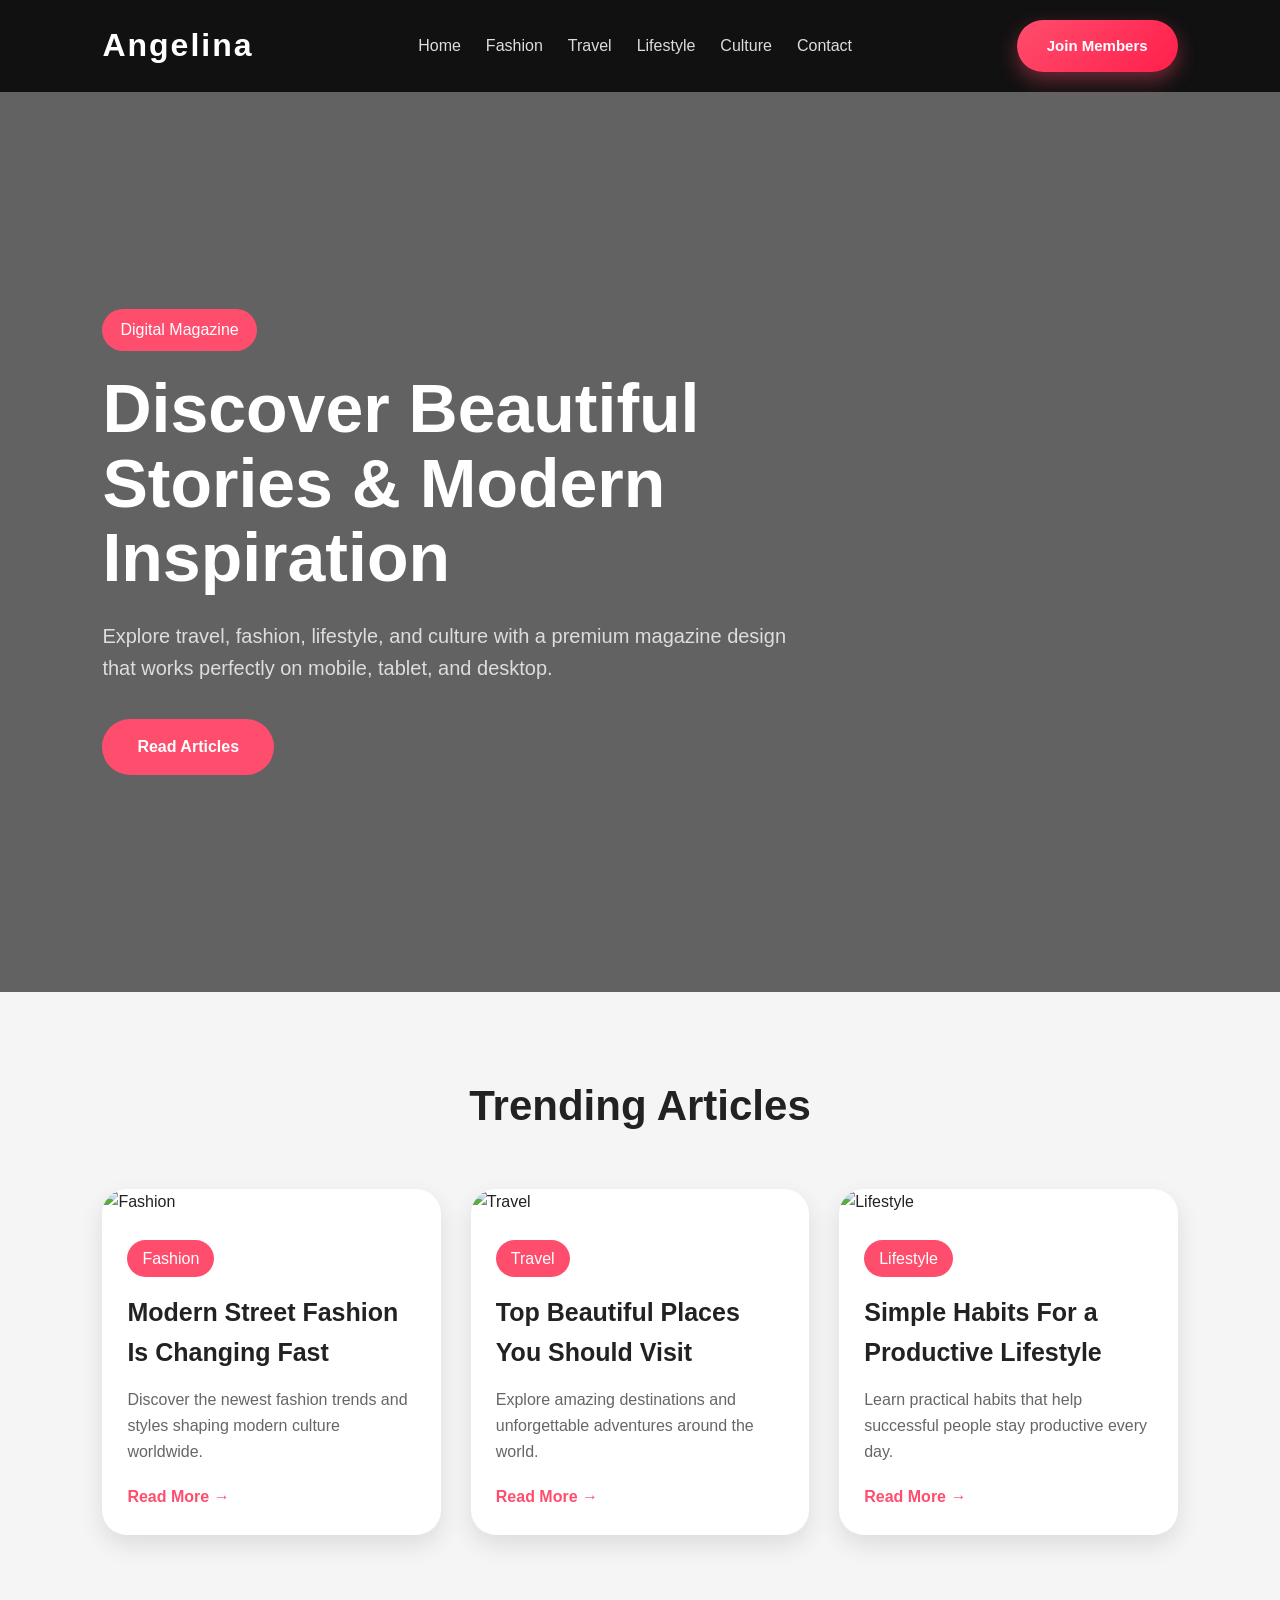
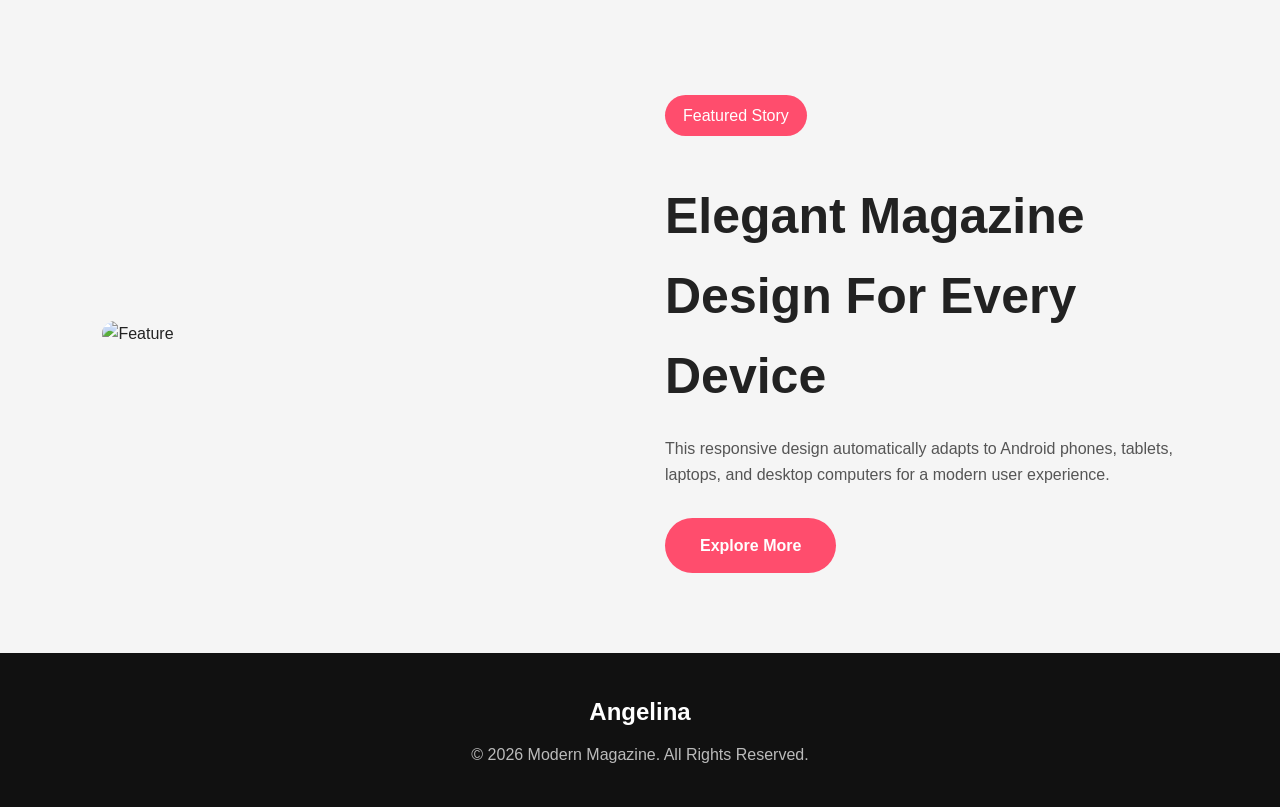
==== index.html @ 17af8ba5 "Update magazine name to 'Angelina' in index.html" ====
<!DOCTYPE html>
<html lang="en">
<head>
  <meta charset="UTF-8" />
  <meta name="viewport" content="width=device-width, initial-scale=1.0"/>

  <title>Angelina.com</title>

  <!-- CSS FILE -->
  <link rel="stylesheet" href="roufacademy.css">
</head>
<body>

 <header class="header">

  <div class="logo">Angelina</div>

  <nav class="navbar">
    <a href="#">Home</a>
    <a href="#">Fashion</a>
    <a href="#">Travel</a>
    <a href="#">Lifestyle</a>
    <a href="#">Culture</a>
    <a href="#">Contact</a>
  </nav>

  <a href="acount.html" class="member-btn">
    Join Members
  </a>

</header>

  <!-- HERO SECTION -->
  <section class="hero">

    <div class="hero-content">
      <span class="tag">Digital Magazine</span>

      <h1>
        Discover Beautiful Stories & Modern Inspiration
      </h1>

      <p>
        Explore travel, fashion, lifestyle, and culture
        with a premium magazine design that works perfectly
        on mobile, tablet, and desktop.
      </p>

      <a href="#" class="btn">Read Articles</a>
    </div>

  </section>

  <!-- ARTICLES -->
  <section class="articles-section">

    <h2 class="section-title">Trending Articles</h2>

    <div class="articles-grid">

      <!-- CARD 1 -->
      <article class="card">

        <img
          src="https://images.unsplash.com/photo-1515886657613-9f3515b0c78f?q=80&w=1200&auto=format&fit=crop"
          alt="Fashion"
        >

        <div class="card-content">

          <span class="category">Fashion</span>

          <h3>Modern Street Fashion Is Changing Fast</h3>

          <p>
            Discover the newest fashion trends and styles
            shaping modern culture worldwide.
          </p>

          <a href="#" class="read-more">
            Read More →
          </a>

        </div>

      </article>

      <!-- CARD 2 -->
      <article class="card">

        <img
          src="https://images.unsplash.com/photo-1500530855697-b586d89ba3ee?q=80&w=1200&auto=format&fit=crop"
          alt="Travel"
        >

        <div class="card-content">

          <span class="category">Travel</span>

          <h3>Top Beautiful Places You Should Visit</h3>

          <p>
            Explore amazing destinations and unforgettable
            adventures around the world.
          </p>

          <a href="#" class="read-more">
            Read More →
          </a>

        </div>

      </article>

      <!-- CARD 3 -->
      <article class="card">

        <img
          src="https://images.unsplash.com/photo-1494790108377-be9c29b29330?q=80&w=1200&auto=format&fit=crop"
          alt="Lifestyle"
        >

        <div class="card-content">

          <span class="category">Lifestyle</span>

          <h3>Simple Habits For a Productive Lifestyle</h3>

          <p>
            Learn practical habits that help successful
            people stay productive every day.
          </p>

          <a href="#" class="read-more">
            Read More →
          </a>

        </div>

      </article>

    </div>

  </section>

  <!-- FEATURE SECTION -->
  <section class="feature-section">

    <div class="feature-image">
      <img
        src="https://images.unsplash.com/photo-1529139574466-a303027c1d8b?q=80&w=1200&auto=format&fit=crop"
        alt="Feature"
      >
    </div>

    <div class="feature-content">

      <span class="tag">Featured Story</span>

      <h2>
        Elegant Magazine Design For Every Device
      </h2>

      <p>
        This responsive design automatically adapts
        to Android phones, tablets, laptops, and desktop
        computers for a modern user experience.
      </p>

      <a href="#" class="btn">
        Explore More
      </a>

    </div>

  </section>

  <!-- FOOTER -->
  <footer class="footer">

    <h2>Angelina</h2>

    <p>
      © 2026 Modern Magazine. All Rights Reserved.
    </p>

  </footer>

</body>
</html>
---- roufacademy.css ----
/* ========================= */
/* RESET */
/* ========================= */

*{
  margin:0;
  padding:0;
  box-sizing:border-box;
}

/* ========================= */
/* BODY */
/* ========================= */

body{
  font-family:Arial, sans-serif;
  background:#f5f5f5;
  color:#222;
  line-height:1.6;
}

/* ========================= */
/* LINKS */
/* ========================= */

a{
  text-decoration:none;
}

/* ========================= */
/* HEADER */
/* ========================= */

.header{
  width:100%;
  background:#111;

  display:flex;
  justify-content:space-between;
  align-items:center;

  padding:20px 8%;

  position:sticky;
  top:0;
  z-index:1000;

  gap:30px;
}

/* ========================= */
/* LOGO */
/* ========================= */

.logo{
  color:white;
  font-size:32px;
  font-weight:bold;
  letter-spacing:2px;
}

/* ========================= */
/* NAVBAR */
/* ========================= */

.navbar{
  display:flex;
  justify-content:center;
  align-items:center;

  gap:25px;

  flex:1;
}

.navbar a{
  color:#ddd;
  font-size:16px;

  transition:0.3s;
}

.navbar a:hover{
  color:#ff4d6d;
}

/* ========================= */
/* MEMBER BUTTON */
/* ========================= */

.member-btn{
  display:inline-block;

  background:linear-gradient(135deg,#ff4d6d,#ff1f4b);

  color:white !important;

  padding:14px 30px;

  border-radius:50px;

  font-size:15px;
  font-weight:bold;

  white-space:nowrap;

  transition:0.4s ease;

  box-shadow:0 8px 20px rgba(255,77,109,0.4);
}

.member-btn:hover{
  transform:translateY(-4px);

  background:linear-gradient(135deg,#ff1f4b,#ff4d6d);

  box-shadow:0 14px 28px rgba(255,77,109,0.5);
}

/* ========================= */
/* HERO SECTION */
/* ========================= */

.hero{
  min-height:100vh;

  background:
  linear-gradient(rgba(0,0,0,0.6), rgba(0,0,0,0.6)),
  url("https://images.unsplash.com/photo-1495020689067-958852a7765e?q=80&w=1600&auto=format&fit=crop");

  background-size:cover;
  background-position:center;

  display:flex;
  align-items:center;

  padding:100px 8%;
}

.hero-content{
  max-width:700px;

  color:white;
}

.tag{
  display:inline-block;

  background:#ff4d6d;
  color:white;

  padding:8px 18px;

  border-radius:30px;

  margin-bottom:20px;
}

.hero-content h1{
  font-size:68px;
  line-height:1.1;

  margin-bottom:25px;
}

.hero-content p{
  font-size:20px;
  color:#ddd;

  margin-bottom:35px;
}

/* ========================= */
/* BUTTON */
/* ========================= */

.btn{
  display:inline-block;

  background:#ff4d6d;
  color:white;

  padding:15px 35px;

  border-radius:40px;

  font-weight:bold;

  transition:0.3s;
}

.btn:hover{
  background:#ff1f4b;

  transform:translateY(-3px);
}

/* ========================= */
/* ARTICLES */
/* ========================= */

.articles-section{
  padding:80px 8%;
}

.section-title{
  text-align:center;

  font-size:42px;

  margin-bottom:50px;
}

.articles-grid{
  display:grid;

  grid-template-columns:repeat(3,1fr);

  gap:30px;
}

/* ========================= */
/* CARD */
/* ========================= */

.card{
  background:white;

  border-radius:25px;

  overflow:hidden;

  box-shadow:0 10px 25px rgba(0,0,0,0.1);

  transition:0.4s;
}

.card:hover{
  transform:translateY(-10px);
}

.card img{
  width:100%;
  height:250px;

  object-fit:cover;
}

.card-content{
  padding:25px;
}

.category{
  display:inline-block;

  background:#ff4d6d;
  color:white;

  padding:6px 15px;

  border-radius:20px;

  margin-bottom:15px;
}

.card-content h3{
  font-size:25px;

  margin-bottom:15px;
}

.card-content p{
  color:#666;

  margin-bottom:20px;
}

.read-more{
  color:#ff4d6d;

  font-weight:bold;
}

/* ========================= */
/* FEATURE SECTION */
/* ========================= */

.feature-section{
  display:grid;

  grid-template-columns:1fr 1fr;

  gap:50px;

  align-items:center;

  padding:80px 8%;
}

.feature-image img{
  width:100%;

  border-radius:30px;
}

.feature-content h2{
  font-size:50px;

  margin:20px 0;
}

.feature-content p{
  color:#555;

  margin-bottom:30px;
}

/* ========================= */
/* FOOTER */
/* ========================= */

.footer{
  background:#111;

  color:white;

  text-align:center;

  padding:40px 20px;
}

.footer p{
  color:#bbb;

  margin-top:10px;
}

/* ========================= */
/* TABLET RESPONSIVE */
/* ========================= */

@media(max-width:992px){

  .hero-content h1{
    font-size:50px;
  }

  .articles-grid{
    grid-template-columns:repeat(2,1fr);
  }

  .feature-section{
    grid-template-columns:1fr;
  }
}

/* ========================= */
/* MOBILE RESPONSIVE */
/* ========================= */

@media(max-width:768px){

  .header{
    flex-direction:column;

    gap:20px;
  }

  .navbar{
    flex-wrap:wrap;

    justify-content:center;
  }

  .hero{
    text-align:center;

    justify-content:center;
  }

  .hero-content h1{
    font-size:38px;
  }

  .hero-content p{
    font-size:17px;
  }

  .articles-grid{
    grid-template-columns:1fr;
  }

  .feature-content{
    text-align:center;
  }

  .feature-content h2{
    font-size:36px;
  }
}

/* ========================= */
/* SMALL MOBILE */
/* ========================= */

@media(max-width:480px){

  .logo{
    font-size:24px;
  }

  .navbar{
    gap:15px;
  }

  .navbar a{
    font-size:14px;
  }

  .hero-content h1{
    font-size:30px;
  }

  .btn{
    padding:12px 25px;
  }

  .member-btn{
    padding:12px 20px;
  }
}
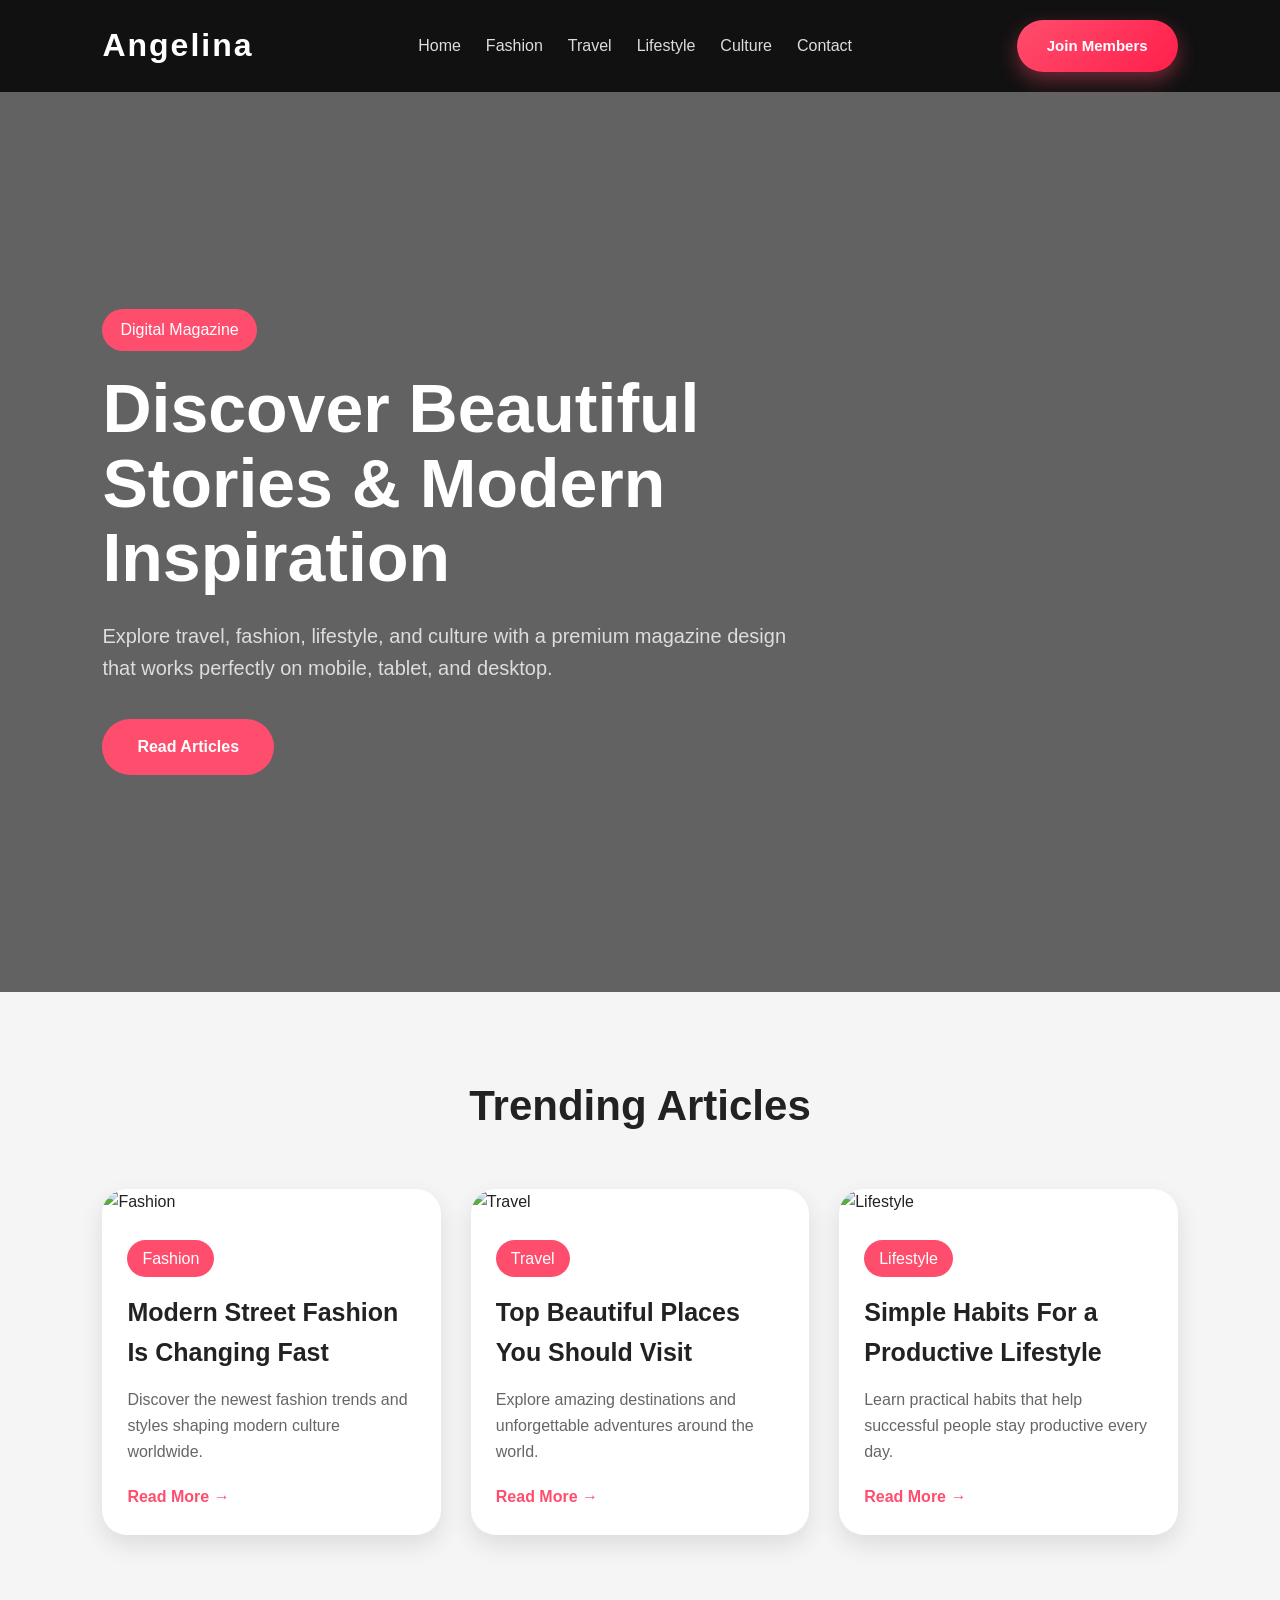
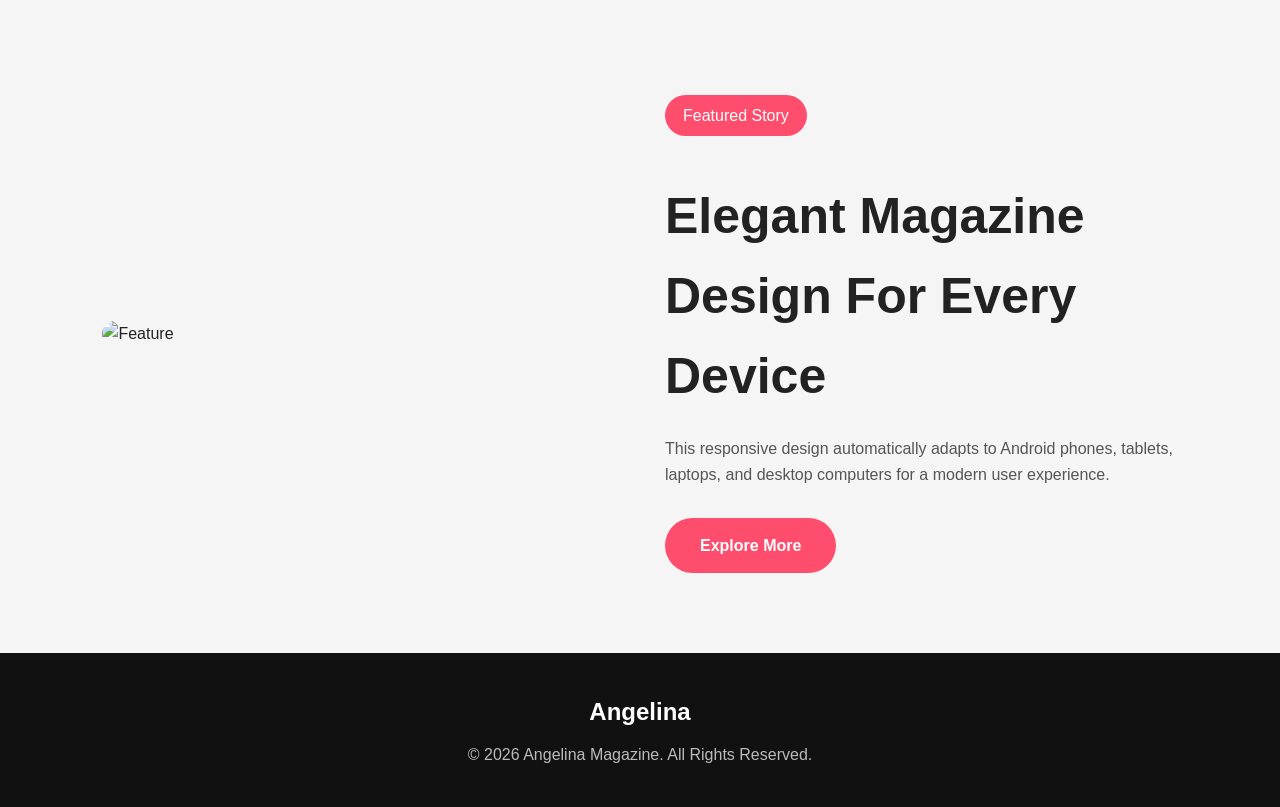
==== commit 2e0fd0ed: "Update index.html" ====
--- a/index.html
+++ b/index.html
@@ -181,7 +181,7 @@
     <h2>Angelina</h2>
 
     <p>
-      © 2026 Modern Magazine. All Rights Reserved.
+      © 2026 Angelina Magazine. All Rights Reserved.
     </p>
 
   </footer>
